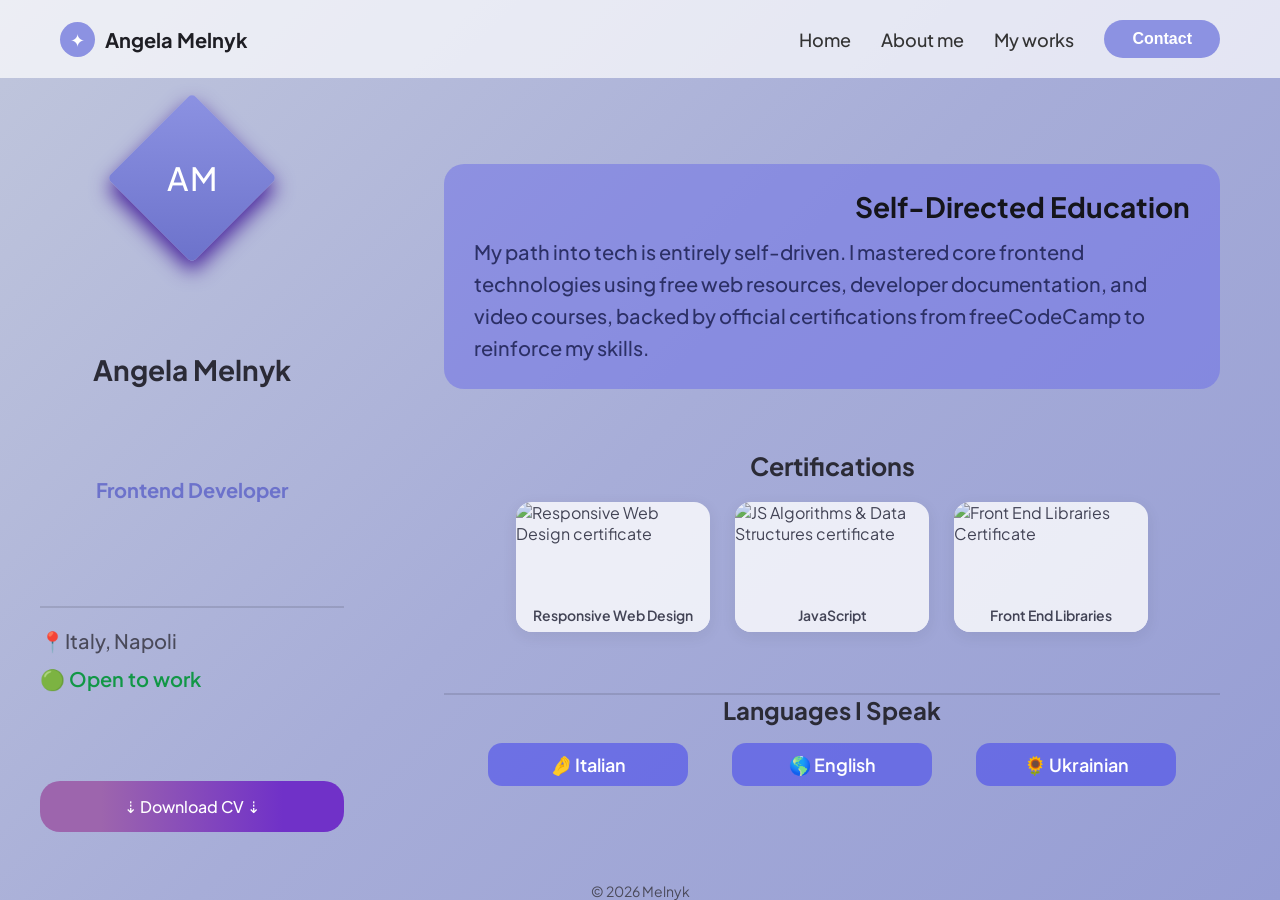
==== about.html @ aa5eff95 "Add responsive mobile menu" ====
<!doctype html>
<html lang="en">
  <head>
    <meta charset="utf-8" />
    <meta name="viewport" content="width=device-width, initial-scale=1.0" />
    <title>Angela Melnyk | Frontend Developer</title>
    <link rel="stylesheet" href="port.css" />
    <link
      rel="stylesheet"
      href="https://cdnjs.cloudflare.com/ajax/libs/font-awesome/7.0.0/css/all.min.css"
    />
    <link rel="preconnect" href="https://fonts.googleapis.com" />
    <link rel="preconnect" href="https://fonts.gstatic.com" crossorigin />
    <link
      href="https://fonts.googleapis.com/css2?family=Plus+Jakarta+Sans:wght@400;500;600;700&display=swap"
      rel="stylesheet"
    />
  </head>

  <body>
    <header>
      <div class="logo">
        <div class="logo-icon">✦</div>
        <span class="logo-text">Angela Melnyk</span>
      </div>
       <button class="burger-btn" aria-label="Open menu">☰</button>
      <nav>
        <ul class="list">
          <li><a class="nav-list" href="index.html">Home</a></li>
          <li><a class="nav-list" href="about.html">About me</a></li>
          <li><a class="nav-list" href="works.html">My works</a></li>
        </ul>
        <button class="contact-btn">Contact</button>
      </nav>
    </header>
    <main class="about-page-container">
      <div class="left-side">
        <div class="left-side-card">
          <div class="profile-badge">
            <span>AM</span>
          </div>
          <h2>Angela Melnyk</h2>
          <p class="role-text">Frontend Developer</p>
          <div class="info">
            <div class="info-item">📍Italy, Napoli</div>
            <div class="info-item open-to-work">🟢 Open to work</div>
          </div>

          <a href="#" class="cv-btn">⇣ Download CV ⇣</a>
        </div>
      </div>
      <div class="right-side">
        <div class="about-learning">
          <h2>Self-Directed Education</h2>
          <p>
            My path into tech is entirely self-driven. I mastered core frontend
            technologies using free web resources, developer documentation, and
            video courses, backed by official certifications from freeCodeCamp
            to reinforce my skills.
          </p>
        </div>
        <section class="certificates-section">
          <h2>Certifications</h2>
          <div class="certificates">
            <div class="cert-card" onclick="openModal(this)">
              <img
                src="resp_web_des_sert.png"
                alt="Responsive Web Design certificate"
              />
              <div class="cert-overlay">
                <span>Click to zoom 🔍</span>
              </div>
              <p class="cert-title">Responsive Web Design</p>
            </div>
            <div class="cert-card" onclick="openModal(this)">
              <img
                src="resp_web_des_sert.png"
                alt="JS Algorithms & Data Structures certificate"
              />
              <div class="cert-overlay">
                <span>Click to zoom 🔍</span>
              </div>
              <p class="cert-title">JavaScript</p>
            </div>
            <div class="cert-card" onclick="openModal(this)">
              <img
                src="resp_web_des_sert.png"
                alt="Front End Libraries Certificate"
              />
              <div class="cert-overlay">
                <span>Click to zoom 🔍</span>
              </div>
              <p class="cert-title">Front End Libraries</p>
            </div>
          </div>
        </section>
        <section class="languages">
          <h2>Languages I Speak</h2>
          <div class="language-list">
            <span>🤌 Italian</span>
            <span>🌎 English</span>
            <span>🌻 Ukrainian</span>
          </div>
        </section>  
      </div>
    </main>
    <div class="modal" id="certificateModal">
  <button class="modal-close">×</button>
  <img id="modalImage" src="" alt="Certificate">
</div>
    </div>
    <footer class="footer">
      <div class="socials">
        <a href="#" aria-label="Instagram">
          <i class="fa-brands fa-instagram"></i>
        </a>

        <a href="#" aria-label="GitHub">
          <i class="fa-brands fa-github"></i>
        </a>

        <a href="#" aria-label="Telegram">
          <i class="fa-brands fa-telegram"></i>
        </a>
      </div>

      <p class="copyright">© 2026 Melnyk</p>
    </footer>
    <script src="port.js"></script>
  </body>
</html>
---- port.css ----
* {
  box-sizing: border-box;
  margin: 0;
  padding: 0;
}

body {
  font-family: "Plus Jakarta Sans", sans-serif;
  min-height: 100vh;
  display: flex;
  flex-direction: column;
  background: linear-gradient(135deg, #c0c6dc 0%, #a7add8 50%, #969dd4 100%);
  color: #2b2b36;
}

header {
  display: flex;
  justify-content: space-between;
  align-items: center;
  padding: 20px 60px;
  background: rgba(255, 255, 255, 0.7);
}

.logo {
  display: flex;
  align-items: center;
  gap: 10px;
}

.logo-icon {
  background: #8c92e2;
  color: white;
  width: 35px;
  height: 35px;
  border-radius: 50%;
  display: flex;
  align-items: center;
  justify-content: center;
  font-size: 18px;
}

.logo-text {
  font-size: 20px;
  font-weight: 700;
  color: #1e1e24;
}

nav {
  display: flex;
  align-items: center;
  gap: 30px;
}

.burger-btn {
  display: none;
  border: none;
  background: none;
  font-size: 30px;
  cursor: pointer;
  color: #333;
}

.list {
  display: flex;
  gap: 30px;
  list-style: none;
}

.nav-list {
  text-decoration: none;
  color: #333;
  font-size: 18px;
  font-weight: 500;
  transition: color 0.3s;
}

.nav-list:hover {
  color: #6c72cb;
}

.contact-btn {
  padding: 10px 28px;
  border-radius: 25px;
  border: none;
  background: #8c92e2;
  color: white;
  font-size: 16px;
  font-weight: 600;
  cursor: pointer;
  transition: background 0.3s;
}

.contact-btn:hover {
  background: #7379d0;
}

.hero-container {
  display: flex;
  align-items: center;
  justify-content: space-between;
  gap: 60px;
  width: 100%;
  max-width: 1400px;
  margin: 0 auto;
  padding: 50px;
  flex: 1;
}

.left-column {
  display: flex;
  justify-content: center;
  align-items: center;
  flex: 1;
  width: 320px;
  flex-shrink: 0;
  position: relative;
}

.avatar-container::before {
  content: "";
  position: absolute;
  top: 10px;
  left: -20px;
  width: 22px;
  height: 22px;
  border: 2px solid #3c3f5f;
  transform: rotate(45deg);
  opacity: 0.6;
  z-index: 3;
}

.avatar-container::after {
  content: "☕︎";
  position: absolute;
  bottom: 20px;
  left: -25px;
  font-size: 22px;
  color: #3c3f5f;
  opacity: 0.7;
  z-index: 3;
}

.avatar-container {
  /* width: 280px;
  height: 280px; */
  width: 320px;
  height: 320px;
  position: relative;
  flex-shrink: 0;
}

.circle-cut {
  width: 100%;
  height: 100%;
  border-radius: 50%;
  border: 12px solid #8c92e2;
  overflow: hidden;
  position: relative;
  box-sizing: border-box;
}

.avatar-img {
  position: absolute;
  bottom: 0;
  left: 50%;
  transform: translateX(-50%);
  height: 450px;
  object-fit: cover;
  pointer-events: none;
}

.avatar-img.head-only {
  position: absolute;
  bottom: 12px;
  left: 50%;
  transform: translateX(-50%);
  height: 450px;
  object-fit: cover;
  pointer-events: none;
  clip-path: inset(0 0 50% 0);
  z-index: 2;
}

.center-column {
  display: flex;
  flex-direction: column;
  gap: 30px;
  flex: 1;
}

.center-column h1 {
  font-size: 64px;
  line-height: 1.1;
  font-weight: 800;
  color: #ffffff;
  text-shadow: 0 2px 10px rgba(0, 0, 0, 0.05);
}

.center-column h1 span {
  color: #ffffff;
}

.description {
  font-size: 20px;
  line-height: 1.5;
  color: #ffffff;
  font-weight: 500;
}

.about-btn {
  display: inline-block;
  align-self: flex-start;
  padding: 12px 36px;
  background: #8c92e2;
  color: white;
  text-decoration: none;
  border-radius: 25px;
  font-size: 18px;
  font-weight: 600;
  transition:
    transform 0.2s,
    background 0.3s;
}

.about-btn:hover {
  transform: translateY(-2px);
  background: #7379d0;
}

.socials {
  display: flex;
  gap: 20px;
  margin-top: 10px;
}

.socials a {
  color: #3c3f5f;
  font-size: 24px;
  transition:
    transform 0.3s,
    color 0.3s;
}

.socials a:hover {
  transform: translateY(-5px);
}

.right-column {
  flex: 1;
  display: flex;
  justify-content: center;
}

.skills-grid {
  display: grid;
  grid-template-columns: repeat(2, 1fr);
  gap: 16px;
}

.card {
  background: rgba(255, 255, 255, 0.7);
  width: 160px;
  height: 110px;
  justify-content: center;
  border-radius: 16px;
  display: flex;
  align-items: center;
  gap: 12px;
  font-size: 18px;
  font-weight: 500;
  color: #3c3f5f;
  box-shadow: 0 4px 15px rgba(0, 0, 0, 0.03);
  transition: transform 0.2s;
}

.card:hover {
  transform: translateY(-3px);
}

.card .icon {
  font-size: 20px;
}

footer {
  display: flex;
  flex-direction: column;
  text-align: center;
  align-items: center;
  margin-top: auto;
}

.copyright {
  font-size: 14px;
  color: #4a4a5a;
}

/*   about page   */
.left-side {
  width: 30%;
  padding: 40px;
  display: flex;
  min-height: 100%;
}
.about-page-container {
  flex: 1;
  display: flex;
  width: 100%;
}
.left-side-card {
  width: 100%;
  display: flex;
  flex-direction: column;
  align-items: center;
  justify-content: space-between;
}

.left-side-card h2 {
  font-size: 28px;
  color: #2b2b36;
  margin-top: 5px;
}

.role-text {
  font-size: 20px;
  color: #6c72cb;
  font-weight: 700;
}

.info {
  width: 100%;
  margin-top: 15px;
  padding-top: 20px;
  border-top: 2px solid rgba(43, 43, 54, 0.15);
  display: flex;
  flex-direction: column;
  gap: 12px;
}

.info-item {
  font-weight: 500;
  font-size: 20px;
  color: #4a4a5a;
  text-align: left;
}

.open-to-work {
  color: #119746;
  font-weight: 600;
}

.profile-badge {
  width: 120px;
  height: 120px;
  margin: 0 auto 20px;
  background: linear-gradient(135deg, #8c92e2 0%, #6c72cb 100%);
  border-radius: 5px;
  transform: rotate(45deg);
  display: flex;
  align-items: center;
  justify-content: center;
  color: #ffffff;
  font-size: 32px;
  font-weight: 500;
  letter-spacing: 1px;
  box-shadow: 7px 7px 20px rgb(73, 37, 157);
}

.profile-badge span {
  transform: rotate(-45deg);
}
.cv-btn {
  text-decoration: none;
  color: white;
  font-weight: 500;
  background: linear-gradient(to right, #9d65ad 20%, #7031c8 80%);
  padding: 15px;
  text-align: center;
  width: 100%;
  border-radius: 20px;
  transition: transform 0.3s;
}

.cv-btn:hover {
  transform: scale(1.1);
}

.right-side {
  width: 70%;
  padding: 25px 60px;
  display: flex;
  flex-direction: column;
  justify-content: space-evenly;
  /* gap: 25px; */
}

.about-learning {
  padding: 25px 30px;
  border-radius: 20px;
  background: rgba(112, 114, 231, 0.55);
}

.about-learning h2 {
  font-size: 28px;
  color: #15151b;
  margin-bottom: 12px;
  text-align: right;
}

.about-learning p {
  font-size: 20px;
  font-weight: 500;
  line-height: 1.6;
  color: #2c3066;
}
.certificates-section h2 {
  font-size: 25px;
  color: #2b2b36;
  margin-bottom: 20px;
  text-align: center;
}

.certificates {
  display: flex;
  gap: 25px;
  justify-content: center;
}

.cert-card {
  position: relative;
  width: 25%;
  height: 130px;
  background: white;
  border-radius: 16px;
  overflow: hidden;
  cursor: pointer;
  box-shadow: 0 4px 15px rgba(0, 0, 0, 0.08);
  opacity: 0.8;
  transition:
    transform 0.3s,
    box-shadow 0.3s;
}

.cert-card:hover {
  transform: translateY(-5px);
  box-shadow: 0 8px 20px rgba(0, 0, 0, 0.12);
}
.cert-card img {
  width: 100%;
  height: 150px;
  object-fit: cover;
  object-position: center;
}
.cert-title {
  position: absolute;
  bottom: 0;
  left: 0;
  width: 100%;
  padding: 8px;
  background: rgba(255, 255, 255, 0.9);
  text-align: center;
  font-size: 14px;
  font-weight: 600;
  color: #2b2b36;
}
.cert-overlay {
  position: absolute;
  inset: 0;
  display: flex;
  align-items: center;
  justify-content: center;
  background: rgba(43, 43, 54, 0.65);
  color: white;
  font-size: 14px;
  opacity: 0;
  transition: opacity 0.3s;
}

.cert-card:hover .cert-overlay {
  opacity: 1;
}

.modal {
  display: none;
  position: fixed;
  inset: 0;
  width: 100%;
  height: 100%;
  background: rgba(20, 20, 30, 0.85);
  z-index: 1000;
  align-items: center;
  justify-content: center;
}

.modal img {
  width: 80%;
  max-height: 85vh;
  object-fit: contain;
  border-radius: 10px;
}

.modal-close {
  position: absolute;
  top: 25px;
  right: 35px;
  background: none;
  border: none;
  color: white;
  font-size: 45px;
  cursor: pointer;
  transition: transform 0.2s;
}

.modal-close:hover {
  transform: scale(1.15);
}

.languages {
  border-top: 2px solid rgba(43, 43, 54, 0.15);
}

.languages h2 {
  font-size: 24px;
  color: #2b2b36;
  margin-bottom: 18px;
  text-align: center;
}

.language-list {
  display: flex;
  justify-content: space-evenly;
}

.language-list span {
  background: rgba(64, 67, 238, 0.55);
  padding: 10px 20px;
  border-radius: 14px;
  font-size: 18px;
  font-weight: 600;
  color: #ffffff;
  text-align: center;
  width: 200px;
  transition: transform 0.2s;
}

.language-list span:hover {
  transform: translateY(-3px);
}

/* My works page */

.works-page {
  width: 100%;
  padding: 45px 50px;
}

.works-page h1 {
  text-align: center;
  font-size: 42px;
  color: #2b2b36;
  margin-bottom: 40px;
}

.works-container {
  width: 100%;
  max-width: 1200px;
  margin: 0 auto;
  display: grid;
  grid-template-columns: repeat(3, 1fr);
  gap: 28px;
}

.work-card {
  display: block;
  background: rgba(255, 255, 255, 0.4);
  border-radius: 18px;
  overflow: hidden;
  text-decoration: none;
  color: inherit;
  box-shadow: 0 4px 15px rgba(0, 0, 0, 0.07);
  transition:
    transform 0.3s ease,
    box-shadow 0.3s ease;
}

.work-card:hover {
  transform: translateY(-6px);
  box-shadow: 0 10px 25px rgba(0, 0, 0, 0.12);
}

.work-image {
  position: relative;
  height: 170px;
  display: flex;
  align-items: center;
  justify-content: center;
  background: rgba(255, 255, 255, 0.4);
  color: #323776;
  font-size: 20px;
  overflow: hidden;
}

.work-overlay {
  position: absolute;
  inset: 0;
  display: flex;
  align-items: center;
  justify-content: center;
  background: rgba(43, 43, 54, 0.7);
  color: white;
  opacity: 0;
  transition: opacity 0.3s ease;
}

.work-card:hover .work-overlay {
  opacity: 1;
}

.work-info {
  padding: 16px 18px;
}

.work-info h2 {
  font-size: 21px;
  color: #2b2b36;
  margin-bottom: 6px;
}

.work-info p {
  font-size: 14px;
  color: #323776;
  margin: 0;
}

/* Contact */
.contact-modal {
  display: flex;
  position: fixed;
  inset: 0;
  width: 100%;
  height: 100%;
  background: rgba(20, 20, 30, 0.75);
  z-index: 2000;
  align-items: center;
  justify-content: center;
}

.contact-content {
  position: relative;
  width: 80%;
  max-width: 750px;
  padding: 50px;
  background: whitesmoke;
  border-radius: 25px;
  box-shadow: 0 10px 40px rgba(0, 0, 0, 0.2);
}

.contact-content h2 {
  text-align: center;
  font-size: 34px;
  color: #2b2b36;
  margin-bottom: 35px;
}

.contact-close {
  position: absolute;
  top: 20px;
  right: 25px;
  background: none;
  border: none;
  font-size: 35px;
  color: #2b2b36;
  cursor: pointer;
  transition: transform 0.2s;
}

.contact-close:hover {
  transform: scale(1.15);
}

.contact-item {
  display: flex;
  align-items: center;
  gap: 20px;
  padding: 20px;
  margin-bottom: 15px;
  border-radius: 15px;
  background: rgba(255, 255, 255, 0.6);
  box-shadow: 2px 2px 5px rgba(0, 0, 0, 0.3);
  transition: transform 0.2s;
}

.contact-item:hover {
  transform: translateX(5px);
}

.contact-item > span {
  font-size: 28px;
}

.contact-item h3 {
  margin-bottom: 5px;
  font-size: 18px;
  color: #2b2b36;
}

.contact-item a {
  color: #323776;
  text-decoration: none;
  font-size: 17px;
}

.contact-item a:hover {
  text-decoration: underline;
}
@media (max-width: 992px) {
  nav {
    display: none;
  }
  .burger-btn {
    display: block;
  }

  nav.active {
    display: flex;
    flex-direction: column;
    align-items: center;
    gap: 20px;
    position: absolute;
    top: 75px;
    left: 50%;
    transform: translateX(-50%);
    width: 80%;
    padding: 30px 20px;
    background: rgba(255, 255, 255, 0.95);
    border-radius: 20px;
    z-index: 1000;
  }
  nav.active .list {
    flex-direction: column;
    align-items: center;
    gap: 15px;
  }

  header {
    position: relative;
  }
  .hero-container {
    display: flex;
    flex-direction: column;
  }
  .about-btn {
    align-self: center;
  }
  .socials {
    justify-content: center;
  }
  /* my works page */
  .works-container {
    grid-template-columns: repeat(2, 1fr);
  }

  .avatar-container {
    width: 260px;
    height: 260px;
  }

  .avatar-img {
    height: 360px;
  }

  .avatar-img.head-only {
    height: 360px;
  }
}

@media screen and (max-width: 520px) {
  .works-page {
    padding: 35px 20px;
  }

  .works-page h1 {
    font-size: 34px;
    margin-bottom: 30px;
  }

  .works-container {
    grid-template-columns: 1fr;
  }
}
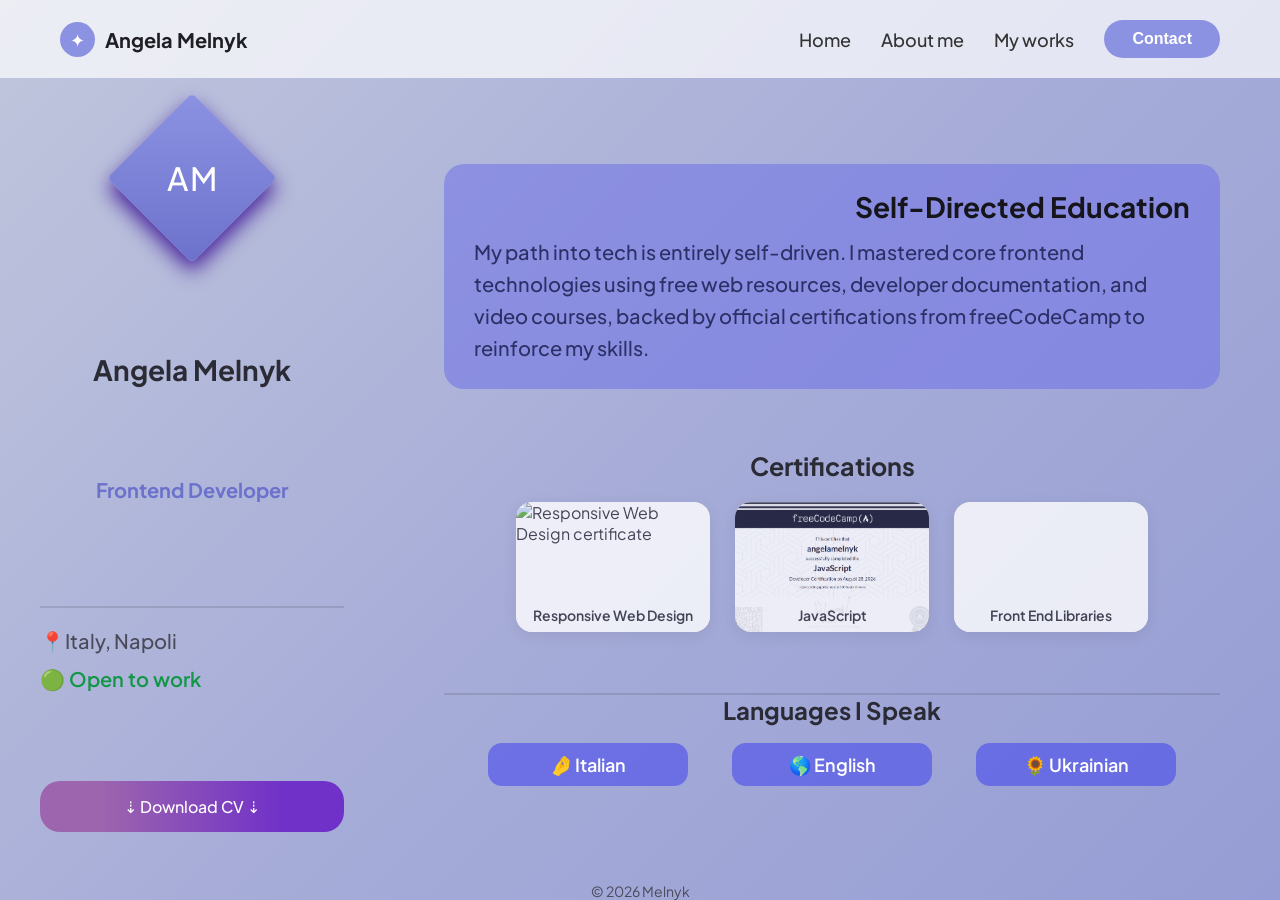
==== commit 790bd7e4: "Update portfolio projects and certificates" ====
--- a/about.html
+++ b/about.html
@@ -46,7 +46,7 @@
             <div class="info-item open-to-work">🟢 Open to work</div>
           </div>
 
-          <a href="#" class="cv-btn">⇣ Download CV ⇣</a>
+          <a href="Angela_Melnyk_CV.pdf" class="cv-btn">⇣ Download CV ⇣</a>
         </div>
       </div>
       <div class="right-side">
@@ -74,7 +74,7 @@
             </div>
             <div class="cert-card" onclick="openModal(this)">
               <img
-                src="resp_web_des_sert.png"
+                src="images/javascript_certification.png"
                 alt="JS Algorithms & Data Structures certificate"
               />
               <div class="cert-overlay">
@@ -83,12 +83,12 @@
               <p class="cert-title">JavaScript</p>
             </div>
             <div class="cert-card" onclick="openModal(this)">
-              <img
+              <!-- <img
                 src="resp_web_des_sert.png"
                 alt="Front End Libraries Certificate"
-              />
+              /> -->
               <div class="cert-overlay">
-                <span>Click to zoom 🔍</span>
+                <span>COMING SOON! 🔍</span>
               </div>
               <p class="cert-title">Front End Libraries</p>
             </div>
--- a/port.css
+++ b/port.css
@@ -598,6 +598,12 @@
   font-size: 20px;
   overflow: hidden;
 }
+.work-image img {
+  width: 100%;
+  height: 100%;
+  object-fit: cover;
+  display: block;
+}
 
 .work-overlay {
   position: absolute;
@@ -688,6 +694,9 @@
   box-shadow: 2px 2px 5px rgba(0, 0, 0, 0.3);
   transition: transform 0.2s;
 }
+.contact-item a {
+  word-break: break-all;
+}
 
 .contact-item:hover {
   transform: translateX(5px);
@@ -712,6 +721,27 @@
 .contact-item a:hover {
   text-decoration: underline;
 }
+
+.work-links {
+  display: flex;
+  gap: 12px;
+  margin-top: 15px;
+}
+
+.work-links a {
+  padding: 8px 16px;
+  border-radius: 8px;
+  background: #323776;
+  color: white;
+  text-decoration: none;
+  font-size: 14px;
+  transition: background 0.3s ease;
+}
+
+.work-links a:hover {
+  background: #24295c;
+}
+
 @media (max-width: 992px) {
   nav {
     display: none;
@@ -771,6 +801,46 @@
   .avatar-img.head-only {
     height: 360px;
   }
+  .about-page-container {
+    flex-direction: column;
+    align-items: center;
+  }
+
+  .left-side {
+    width: 100%;
+    padding: 30px 20px 10px;
+  }
+
+  .left-side-card {
+    max-width: 400px;
+  }
+
+  .right-side {
+    width: 100%;
+    padding: 20px;
+    gap: 25px;
+  }
+  .certificates {
+    display: grid;
+    grid-template-columns: 1fr;
+    gap: 20px;
+  }
+
+  .cert-card {
+    width: 100%;
+    max-width: 350px;
+    margin: 0 auto;
+  }
+  .language-list {
+    flex-direction: column;
+    align-items: center;
+    gap: 12px;
+  }
+
+  .language-list span {
+    width: 80%;
+    max-width: 300px;
+  }
 }
 
 @media screen and (max-width: 520px) {
